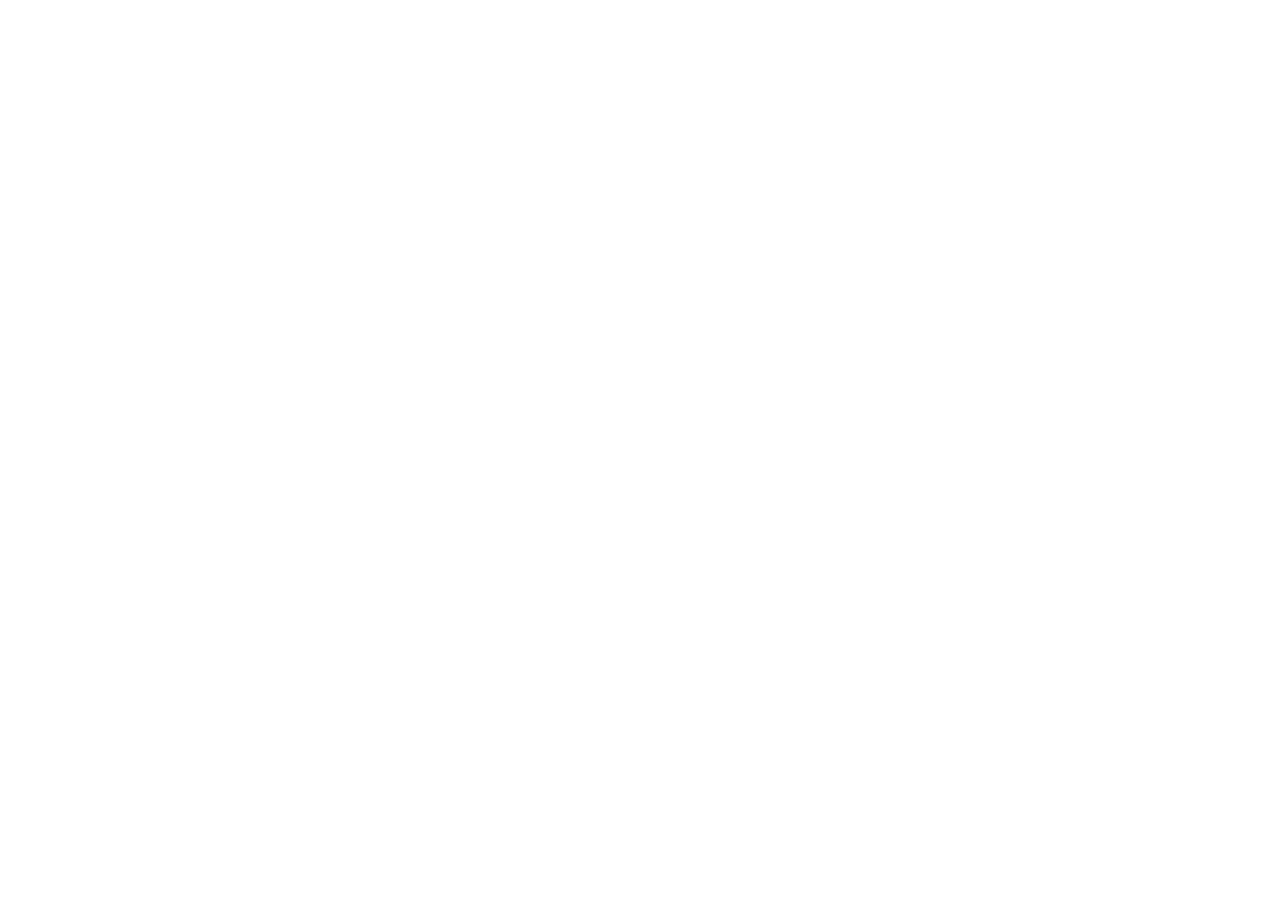
==== index.html @ 8b5612f8 "initial structure" ====
<!DOCTYPE html>
<html lang="en">
<head>
  <meta charset="UTF-8">
  <meta name="viewport" content="width=device-width, initial-scale=1.0">
  <title>Add Unit Flow</title>
  <link rel="stylesheet" href="css/bootstrap-icons.css">
  <link rel="stylesheet" href="css/bootstrap.css">
  <link rel="stylesheet" href="css/style.css">
</head>
<body>
  
</body>
</html>
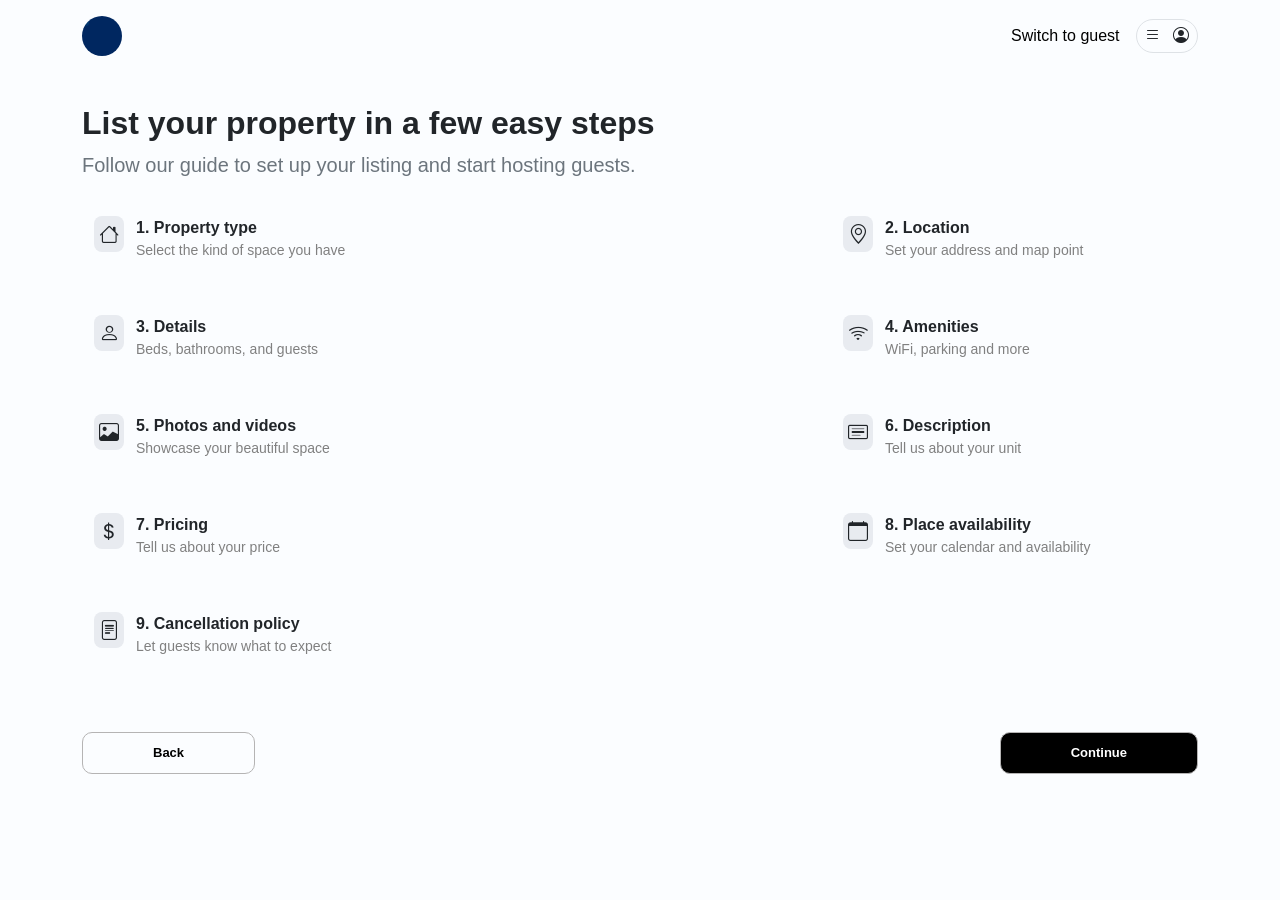
==== commit 1b3e6749: "onboarding page" ====
--- a/index.html
+++ b/index.html
@@ -1,14 +1,116 @@
-<!DOCTYPE html>
+<!doctype html>
 <html lang="en">
-<head>
-  <meta charset="UTF-8">
-  <meta name="viewport" content="width=device-width, initial-scale=1.0">
-  <title>Add Unit Flow</title>
-  <link rel="stylesheet" href="css/bootstrap-icons.css">
-  <link rel="stylesheet" href="css/bootstrap.css">
-  <link rel="stylesheet" href="css/style.css">
-</head>
-<body>
-  
-</body>
-</html>+  <head>
+    <meta charset="UTF-8" />
+    <meta name="viewport" content="width=device-width, initial-scale=1.0" />
+    <title>Add Unit Flow</title>
+    <link rel="stylesheet" href="css/bootstrap-icons.css" />
+    <link rel="stylesheet" href="css/bootstrap.css" />
+    <link rel="stylesheet" href="css/style.css" />
+  </head>
+  <body>
+    <div class="container py-3">
+      <!-- Header -->
+      <div class="d-flex justify-content-between align-items-center mb-5">
+        <div class="logo"><img src="/assetes/imgg.jpeg" alt="" /></div>
+
+        <div class="d-flex align-items-center gap-3">
+          <span class="text-black">Switch to guest</span>
+          <div class="border border-1 border-black py-1 px-2 round">
+            <i class="bi bi-list me-2"></i>
+            <i class="bi bi-person-circle"></i>
+          </div>
+        </div>
+      </div>
+
+      <!-- Title -->
+      <div class="mb-4">
+        <h2 class="fw-bold">List your property in a few easy steps</h2>
+        <p class="text-muted fs-5">
+          Follow our guide to set up your listing and start hosting guests.
+        </p>
+      </div>
+
+      <!-- Steps -->
+      <div class="steps-grid">
+        <div class="step-item">
+          <i class="bi bi-house"></i>
+          <div>
+            <strong>1. Property type</strong>
+            <p>Select the kind of space you have</p>
+          </div>
+        </div>
+
+        <div class="step-item">
+          <i class="bi bi-geo-alt"></i>
+          <div>
+            <strong>2. Location</strong>
+            <p>Set your address and map point</p>
+          </div>
+        </div>
+
+        <div class="step-item">
+          <i class="bi bi-person"></i>
+          <div>
+            <strong>3. Details</strong>
+            <p>Beds, bathrooms, and guests</p>
+          </div>
+        </div>
+
+        <div class="step-item">
+          <i class="bi bi-wifi"></i>
+          <div>
+            <strong>4. Amenities</strong>
+            <p>WiFi, parking and more</p>
+          </div>
+        </div>
+
+        <div class="step-item">
+          <i class="bi bi-image"></i>
+          <div>
+            <strong>5. Photos and videos</strong>
+            <p>Showcase your beautiful space</p>
+          </div>
+        </div>
+
+        <div class="step-item">
+          <i class="bi bi-card-text"></i>
+          <div>
+            <strong>6. Description</strong>
+            <p>Tell us about your unit</p>
+          </div>
+        </div>
+
+        <div class="step-item">
+          <i class="bi bi-currency-dollar"></i>
+          <div>
+            <strong>7. Pricing</strong>
+            <p>Tell us about your price</p>
+          </div>
+        </div>
+
+        <div class="step-item">
+          <i class="bi bi-calendar"></i>
+          <div>
+            <strong>8. Place availability</strong>
+            <p>Set your calendar and availability</p>
+          </div>
+        </div>
+
+        <div class="step-item">
+          <i class="bi bi-file-text"></i>
+          <div>
+            <strong>9. Cancellation policy</strong>
+            <p>Let guests know what to expect</p>
+          </div>
+        </div>
+      </div>
+
+      <!-- Buttons -->
+      <div class="d-flex flex-column-reverse gap-2 flex-md-row justify-content-between mt-5">
+        <button class="btn back-btn">Back</button>
+        <button class="btn continue-btn">Continue</button>
+      </div>
+    </div>
+  </body>
+</html>
--- a/css/style.css
+++ b/css/style.css
@@ -0,0 +1,75 @@
+body {
+  background: #FBFDFF;
+  font-family: Arial, sans-serif;
+}
+
+.logo img {
+  width: 40px;
+  border-radius: 50%;
+}
+
+.round {
+  border-radius: 20px;
+}
+.step-item {
+  display: flex;
+  align-items: flex-start;
+  gap: 12px;
+  padding: 12px;
+  border-radius: 10px;
+  margin-bottom: 15px;
+}
+
+.step-item i {
+  font-size: 20px;
+  background: #E8EBF0;
+  padding: 3px 5px;
+  border-radius: 8px;
+}
+
+.step-item p {
+  margin: 0;
+  font-size: 14px;
+  color: gray;
+}
+
+.steps-grid {
+  display: grid;
+  grid-template-columns: 1fr;
+  gap: 15px;
+}
+
+/* Desktop */
+@media (min-width: 768px) {
+  .steps-grid {
+    grid-template-columns: 2fr 1fr;
+  }
+}
+
+.continue-btn {
+  font-size: 13px;
+  font-weight: bold;
+  color: white;
+  background: #000;
+  padding: 10px 70px;
+  border: 1px rgb(181, 180, 180) solid;
+  border-radius: 10px;
+}
+.continue-btn:hover {
+  color: white;
+  background: #000000d0;
+}
+.back-btn {
+  font-size: 13px;
+  font-weight: bold;
+  color: black;
+  padding: 10px 70px;
+  border: 1px rgb(181, 180, 180) solid;
+  border-radius: 10px;
+}
+
+/* @media (max-width: 400px) {
+  .continue-btn, .back-btn {
+    
+  }
+} */
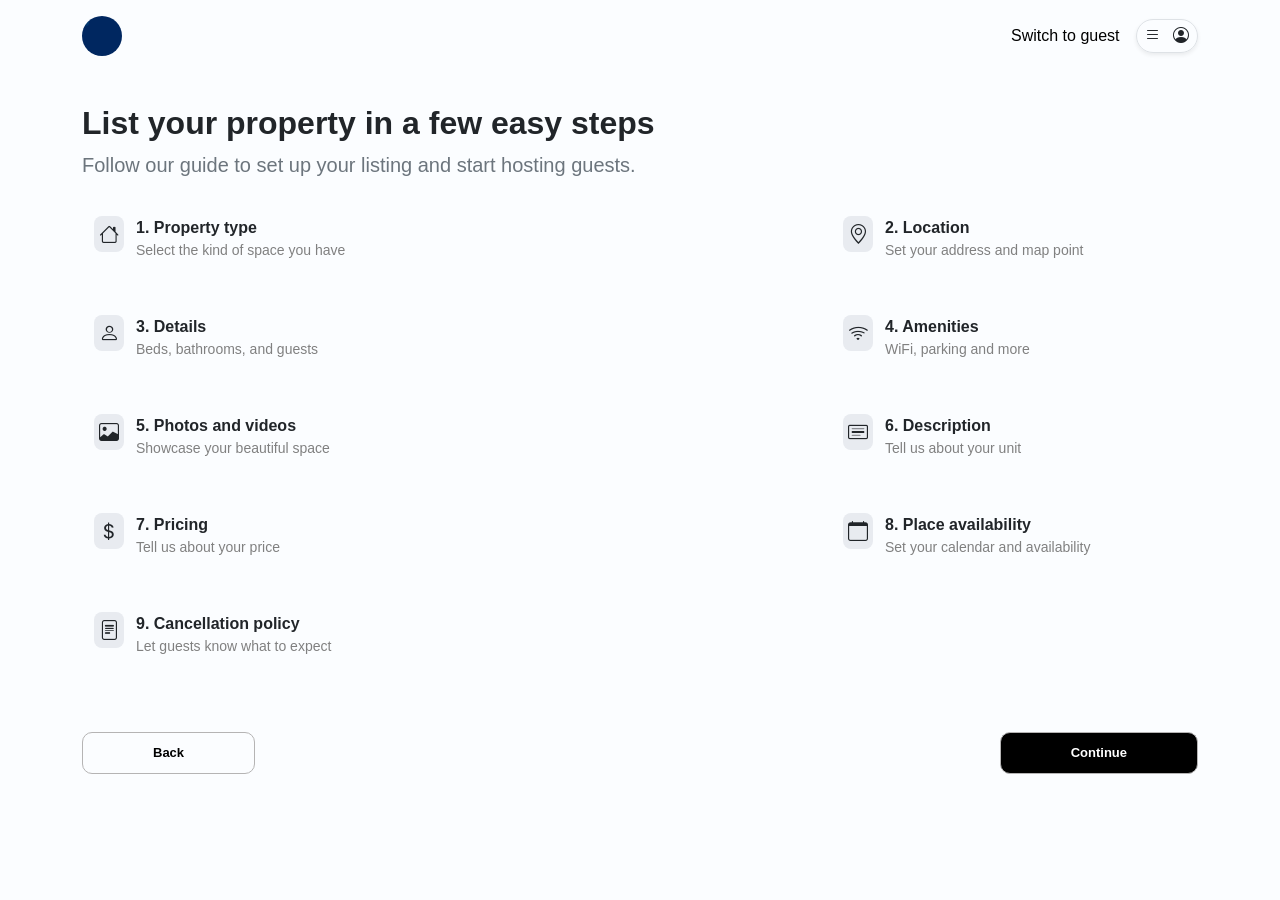
==== commit 435850be: "add unit flow" ====
--- a/index.html
+++ b/index.html
@@ -16,7 +16,7 @@
 
         <div class="d-flex align-items-center gap-3">
           <span class="text-black">Switch to guest</span>
-          <div class="border border-1 border-black py-1 px-2 round">
+          <div class="border border-1 border-black py-1 px-2 round cursor-pointer shadow-sm">
             <i class="bi bi-list me-2"></i>
             <i class="bi bi-person-circle"></i>
           </div>
